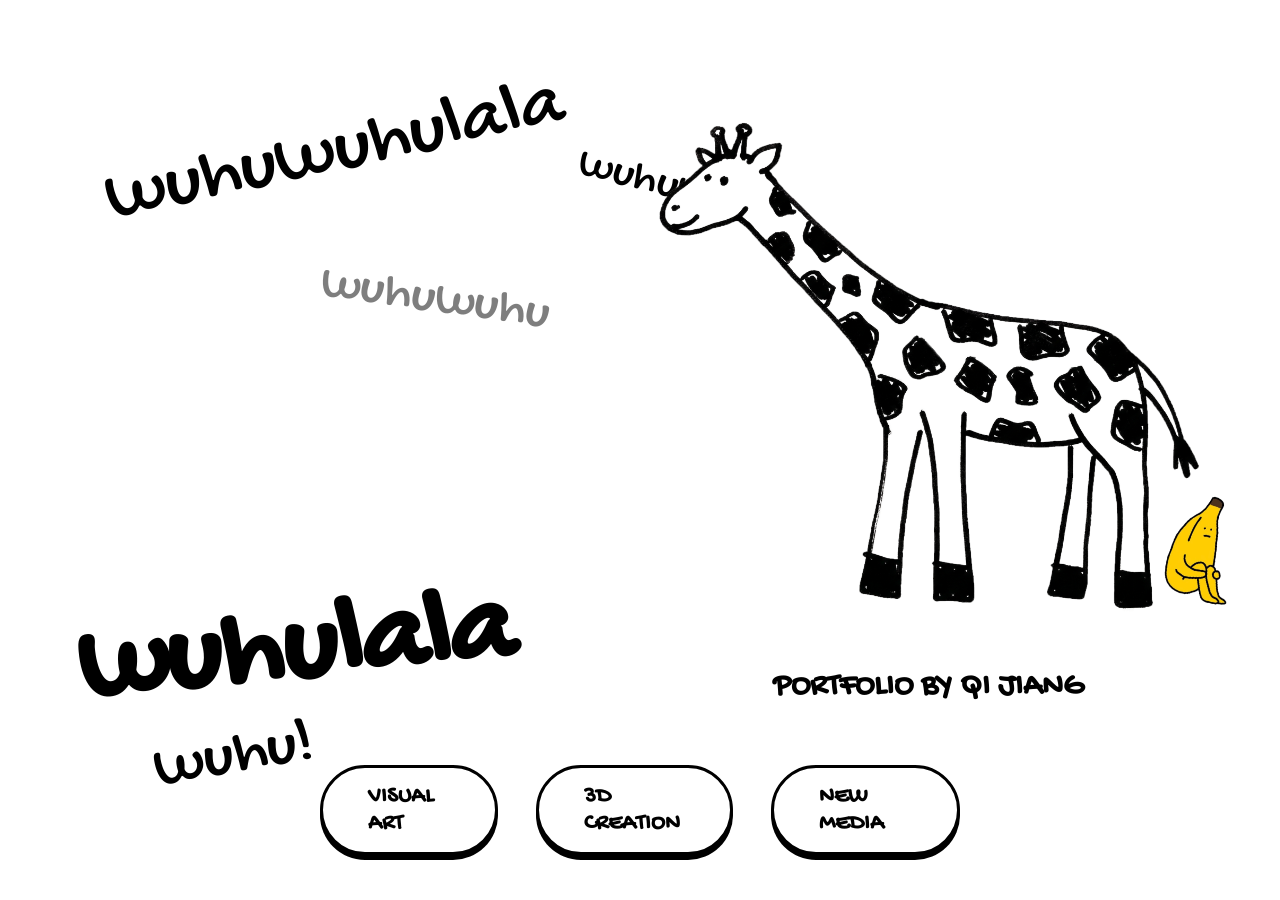
==== index.html @ 2cb64991 "Update index.html" ====
<!DOCTYPE html>
<html lang="zh">
<head>
    <meta charset="UTF-8">
    <meta name="viewport" content="width=device-width, initial-scale=1.0">
    <title>Visual Portfolio | QI JIANG</title>
    <style>
        @import url('https://fonts.font.im/css2?family=Gochi+Hand&display=swap');

        * { font-family: 'Gochi Hand', cursive !important; box-sizing: border-box; }

        body, html {
            margin: 0; padding: 0; 
            background-color: #ffffff;
            width: 100%; height: 100%;
            overflow: hidden;
            display: flex; justify-content: center; align-items: center;
        }

        .viewport-wrapper {
            position: relative;
            width: 100vw; height: 100vh;
            max-width: 1920px;
            margin: 0 auto;
            display: flex; flex-direction: column; justify-content: center; align-items: center;
        }

        /* 1. 背景文字：层级设为 1，确保在底层 */
        .wuhu-bg-layer {
            position: absolute;
            top: 0; left: 0;
            width: 100%; height: 100%;
            z-index: 1; 
            pointer-events: none;
        }

        .wuhu-item {
            position: absolute;
            white-space: nowrap;
            color: #000;
            animation: drift 5s infinite ease-in-out;
        }

        .t1 { top: 12vh; left: 8vw; font-size: 6vw; transform: rotate(-12deg); }
        .t2 { top: 30vh; left: 25vw; font-size: 4vw; transform: rotate(8deg); opacity: 0.5; }
        .t3 { top: 65vh; left: 6vw; font-size: 9vw; transform: rotate(-5deg); font-weight: bold; }
        .t4 { top: 18vh; left: 45vw; font-size: 3.5vw; transform: rotate(15deg); }
        .t5 { top: 80vh; left: 12vw; font-size: 5vw; transform: rotate(-10deg); }

        @keyframes drift {
            0%, 100% { transform: translate(0, 0); }
            50% { transform: translate(10px, -10px); }
        }

        /* 2. 主内容区域：层级设为 15，置于文字之上 */
        .main-content {
            position: absolute;
            right: 5vw; 
            bottom: 18vh; 
            display: flex;
            flex-direction: column;
            align-items: center; 
            z-index: 15; /* 核心修改：高于背景层 */
        }

        .animal-container {
            position: relative;
            display: flex;
            justify-content: center;
            align-items: flex-end;
        }

        .animal-img {
            width: 45vw; 
            max-width: 700px;
            min-width: 320px;
            cursor: pointer;
            transform: scaleX(-1);
            transition: 0.3s;
            -webkit-user-drag: none;
        }

        .banana-img {
            position: absolute;
            bottom: 2vh; right: -3vw;
            width: 8vw; 
            max-width: 120px;
            transform: rotate(12deg);
            z-index: 16; /* 香蕉在长颈鹿脚边更上一层 */
        }

        .animal-img.active { animation: shake 0.4s ease-in-out; }
        @keyframes shake {
            0%, 100% { transform: scaleX(-1) rotate(0deg); }
            50% { transform: scaleX(-1) rotate(-3deg); }
        }

        .signature-block {
            margin-top: 15px;
            text-align: center;
        }

        .name-text { 
            font-size: 2.5vw; 
            font-weight: bold; 
            color: #000; 
            text-transform: uppercase;
        }

        /* 3. 底部导航：层级最高 */
        .nav-tabs {
            position: absolute;
            bottom: 5vh;
            left: 50%;
            transform: translateX(-50%);
            display: flex; gap: 3vw;
            z-index: 30;
        }

        .tab {
            border: 3px solid #000;
            border-radius: 60px; 
            padding: 15px 45px;
            text-decoration: none;
            color: #000;
            font-weight: bold;
            font-size: 1.8vw;
            background: #fff;
            transition: 0.2s;
            text-transform: uppercase;
            box-shadow: 0 5px 0 #000;
        }
        .tab:hover { background: #000; color: #fff; transform: translateY(-5px); }

        /* 星星特效样式 */
        .sparkle {
            position: absolute; width: 40px; height: 40px;
            background: url('data:image/svg+xml;utf8,<svg xmlns="http://www.w3.org/2000/svg" viewBox="0 0 576 512"><path d="M316.9 18C311.6 7 300.4 0 288.1 0s-23.4 7-28.8 18L195 150.3 51.4 171.5c-12 1.8-22 10.2-25.7 21.7s-.7 24.2 7.9 32.7L137.8 329 113.2 474.7c-2 12 3 24.2 12.9 31.3s23 8 33.8 2.3l128.3-68.5 128.3 68.5c10.8 5.7 23.9 4.8 33.8-2.3s14.9-19.3 12.9-31.3L438.5 329 542.7 225.9c8.6-8.5 11.7-21.2 7.9-32.7s-13.7-19.9-25.7-21.7L381.2 150.3 316.9 18z" fill="%23FFD700"/></svg>') no-repeat center/contain;
            pointer-events: none; animation: burst 0.8s ease-out forwards; z-index: 2000;
        }
        @keyframes burst {
            0% { transform: scale(0); opacity: 0; }
            100% { transform: scale(1.5) translate(var(--dx), var(--dy)) rotate(45deg); opacity: 0; }
        }

        @media (max-width: 850px) {
            .main-content { right: 0; left: 0; bottom: 30vh; }
            .animal-img { width: 85vw; }
            .nav-tabs { flex-direction: column; width: 80%; bottom: 4vh; }
            .tab { font-size: 1.4rem; width: 100%; text-align: center; }
        }
    </style>
</head>
<body>

    <div class="viewport-wrapper">
        <div class="wuhu-bg-layer">
            <span class="wuhu-item t1">wuhuwuhulala</span>
            <span class="wuhu-item t2">wuhuwuhu</span>
            <span class="wuhu-item t3">wuhulala</span>
            <span class="wuhu-item t4">wuhuwuhu</span>
            <span class="wuhu-item t5">wuhu!</span>
        </div>

        <div class="main-content">
            <div class="animal-container">
                <img id="giraffe" class="animal-img" onclick="clickGiraffe(event)" src="1.png">
                <img src="banana.png" class="banana-img">
            </div>
            <div class="signature-block">
                <p class="name-text">Portfolio BY QI JIANG</p>
            </div>
        </div>

        <div class="nav-tabs">
            <a href="visual.html" class="tab">Visual Art</a>
            <a href="digital.html" class="tab">3D Creation</a>
            <a href="new-media.html" class="tab">New Media</a>
        </div>
    </div>

<script>
    function clickGiraffe(e) {
        const img = document.getElementById('giraffe');
        img.classList.remove('active');
        void img.offsetWidth;
        img.classList.add('active');
        const x = e.clientX || (e.touches && e.touches[0].clientX);
        const y = e.clientY || (e.touches && e.touches[0].clientY);
        for(let i=0; i<12; i++) createStar(x, y);
    }

    function createStar(x, y) {
        const star = document.createElement('div');
        star.className = 'sparkle';
        const dx = (Math.random() - 0.5) * 200 + 'px';
        const dy = (Math.random() - 0.5) * 200 + 'px';
        star.style.setProperty('--dx', dx);
        star.style.setProperty('--dy', dy);
        star.style.left = (x - 20) + 'px';
        star.style.top = (y - 20) + 'px';
        document.body.appendChild(star);
        setTimeout(() => star.remove(), 800);
    }

    // 全屏 ESC 退出逻辑
    document.addEventListener('keydown', (e) => {
        if (e.key === 'Escape') {
            const exit = document.exitFullscreen || document.webkitExitFullscreen || document.mozCancelFullScreen || document.msExitFullscreen;
            if (exit) exit.call(document);
        }
    });
</script>
</body>
</html>
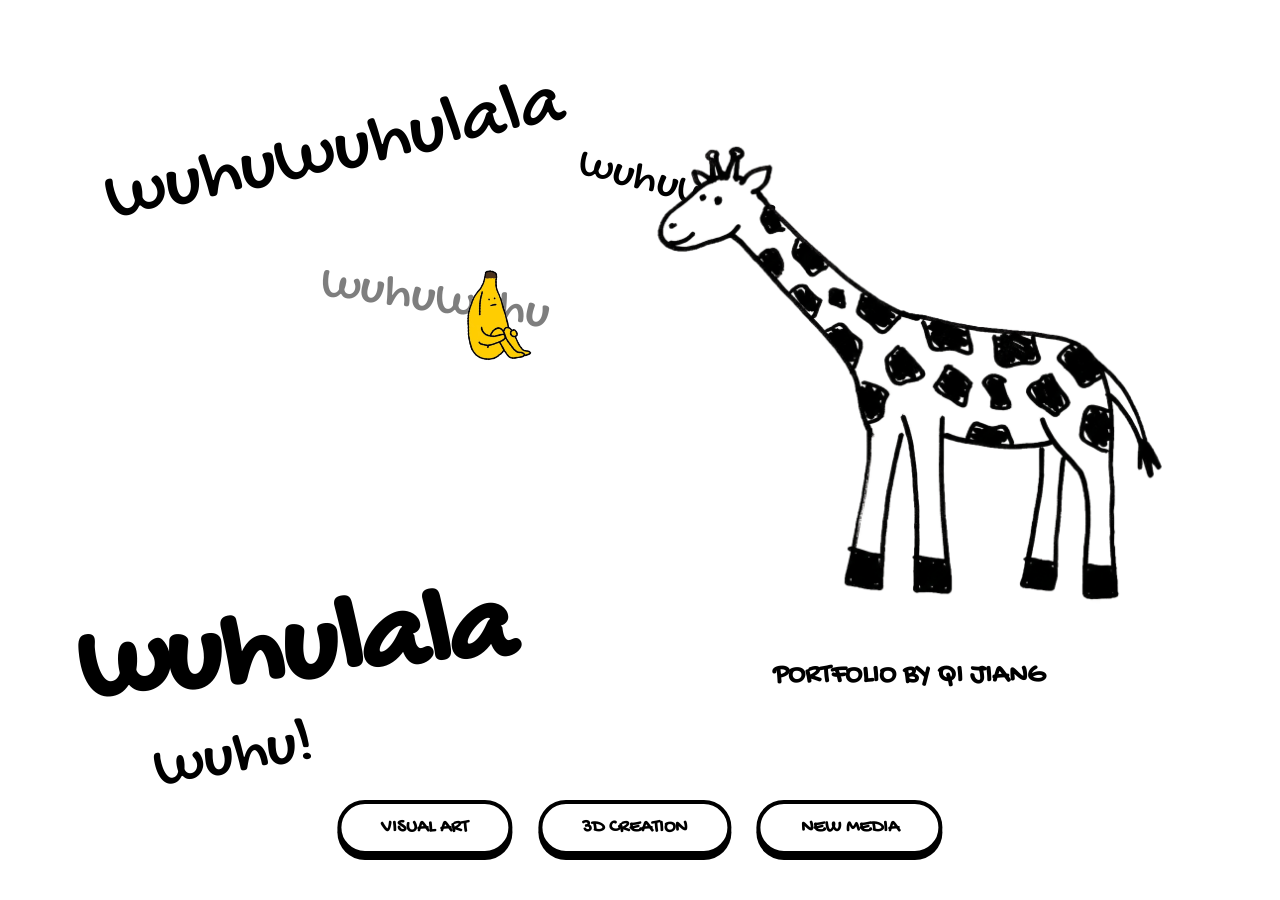
==== commit 35777a71: "Update index.html" ====
--- a/index.html
+++ b/index.html
@@ -25,7 +25,7 @@
             display: flex; flex-direction: column; justify-content: center; align-items: center;
         }
 
-        /* 1. 背景文字：层级设为 1，确保在底层 */
+        /* 1. 背景文字层 (z-index: 1) */
         .wuhu-bg-layer {
             position: absolute;
             top: 0; left: 0;
@@ -49,18 +49,18 @@
 
         @keyframes drift {
             0%, 100% { transform: translate(0, 0); }
-            50% { transform: translate(10px, -10px); }
-        }
-
-        /* 2. 主内容区域：层级设为 15，置于文字之上 */
+            50% { transform: translate(15px, -15px); }
+        }
+
+        /* 2. 主内容区域 (z-index: 10) */
         .main-content {
             position: absolute;
-            right: 5vw; 
-            bottom: 18vh; 
+            right: 8vw; 
+            bottom: 20vh; 
             display: flex;
             flex-direction: column;
             align-items: center; 
-            z-index: 15; /* 核心修改：高于背景层 */
+            z-index: 10; 
         }
 
         .animal-container {
@@ -70,61 +70,72 @@
             align-items: flex-end;
         }
 
+        /* 长颈鹿图片 */
         .animal-img {
-            width: 45vw; 
-            max-width: 700px;
+            width: 42vw; 
+            max-width: 650px;
             min-width: 320px;
             cursor: pointer;
             transform: scaleX(-1);
             transition: 0.3s;
             -webkit-user-drag: none;
-        }
-
-        .banana-img {
-            position: absolute;
-            bottom: 2vh; right: -3vw;
-            width: 8vw; 
-            max-width: 120px;
-            transform: rotate(12deg);
-            z-index: 16; /* 香蕉在长颈鹿脚边更上一层 */
-        }
-
+            z-index: 11;
+        }
+
+        /* 晃动动画 */
         .animal-img.active { animation: shake 0.4s ease-in-out; }
         @keyframes shake {
             0%, 100% { transform: scaleX(-1) rotate(0deg); }
             50% { transform: scaleX(-1) rotate(-3deg); }
         }
 
+        /* 核心修改：香蕉位置根据截图归位到长颈鹿左侧中心 */
+        .banana-img {
+            position: absolute;
+            top: 15vh; /* 移动到长颈鹿前腿左侧高度 */
+            left: -15vw; /* 向左偏移至截图位置 */
+            width: 7vw; 
+            max-width: 100px;
+            transform: rotate(-10deg);
+            z-index: 50; /* 确保在最顶层，方便拖拽 */
+            cursor: grab;
+            user-select: none;
+            -webkit-user-drag: none;
+            touch-action: none;
+        }
+        .banana-img:active { cursor: grabbing; }
+
         .signature-block {
-            margin-top: 15px;
+            margin-top: 20px;
             text-align: center;
+            z-index: 13; 
         }
 
         .name-text { 
-            font-size: 2.5vw; 
+            font-size: 2.2vw; 
             font-weight: bold; 
             color: #000; 
             text-transform: uppercase;
         }
 
-        /* 3. 底部导航：层级最高 */
+        /* 3. 底部导航 (z-index: 20) */
         .nav-tabs {
             position: absolute;
             bottom: 5vh;
             left: 50%;
             transform: translateX(-50%);
-            display: flex; gap: 3vw;
-            z-index: 30;
+            display: flex; gap: 2vw;
+            z-index: 20;
         }
 
         .tab {
-            border: 3px solid #000;
+            border: 4px solid #000;
             border-radius: 60px; 
-            padding: 15px 45px;
+            padding: 12px 40px;
             text-decoration: none;
             color: #000;
             font-weight: bold;
-            font-size: 1.8vw;
+            font-size: 1.5vw;
             background: #fff;
             transition: 0.2s;
             text-transform: uppercase;
@@ -132,11 +143,12 @@
         }
         .tab:hover { background: #000; color: #fff; transform: translateY(-5px); }
 
-        /* 星星特效样式 */
+        /* 星星特效容器 */
         .sparkle {
             position: absolute; width: 40px; height: 40px;
             background: url('data:image/svg+xml;utf8,<svg xmlns="http://www.w3.org/2000/svg" viewBox="0 0 576 512"><path d="M316.9 18C311.6 7 300.4 0 288.1 0s-23.4 7-28.8 18L195 150.3 51.4 171.5c-12 1.8-22 10.2-25.7 21.7s-.7 24.2 7.9 32.7L137.8 329 113.2 474.7c-2 12 3 24.2 12.9 31.3s23 8 33.8 2.3l128.3-68.5 128.3 68.5c10.8 5.7 23.9 4.8 33.8-2.3s14.9-19.3 12.9-31.3L438.5 329 542.7 225.9c8.6-8.5 11.7-21.2 7.9-32.7s-13.7-19.9-25.7-21.7L381.2 150.3 316.9 18z" fill="%23FFD700"/></svg>') no-repeat center/contain;
-            pointer-events: none; animation: burst 0.8s ease-out forwards; z-index: 2000;
+            pointer-events: none; animation: burst 0.8s ease-out forwards; 
+            z-index: 100; 
         }
         @keyframes burst {
             0% { transform: scale(0); opacity: 0; }
@@ -146,6 +158,7 @@
         @media (max-width: 850px) {
             .main-content { right: 0; left: 0; bottom: 30vh; }
             .animal-img { width: 85vw; }
+            .banana-img { left: 10vw; top: -10vh; }
             .nav-tabs { flex-direction: column; width: 80%; bottom: 4vh; }
             .tab { font-size: 1.4rem; width: 100%; text-align: center; }
         }
@@ -165,7 +178,7 @@
         <div class="main-content">
             <div class="animal-container">
                 <img id="giraffe" class="animal-img" onclick="clickGiraffe(event)" src="1.png">
-                <img src="banana.png" class="banana-img">
+                <img id="banana" src="banana.png" class="banana-img" onmousedown="startDrag(event)" ontouchstart="startDrag(event)">
             </div>
             <div class="signature-block">
                 <p class="name-text">Portfolio BY QI JIANG</p>
@@ -180,11 +193,16 @@
     </div>
 
 <script>
+    // 1. 修复长颈鹿点击交互
     function clickGiraffe(e) {
         const img = document.getElementById('giraffe');
+        
+        // 触发晃动
         img.classList.remove('active');
-        void img.offsetWidth;
+        void img.offsetWidth; // 强制重绘
         img.classList.add('active');
+
+        // 生成星星
         const x = e.clientX || (e.touches && e.touches[0].clientX);
         const y = e.clientY || (e.touches && e.touches[0].clientY);
         for(let i=0; i<12; i++) createStar(x, y);
@@ -203,7 +221,52 @@
         setTimeout(() => star.remove(), 800);
     }
 
-    // 全屏 ESC 退出逻辑
+    // 2. 香蕉拖拽逻辑
+    let isDragging = false;
+    let offset = { x: 0, y: 0 };
+    const banana = document.getElementById('banana');
+
+    function startDrag(e) {
+        isDragging = true;
+        const clientX = e.clientX || (e.touches && e.touches[0].clientX);
+        const clientY = e.clientY || (e.touches && e.touches[0].clientY);
+        
+        const rect = banana.getBoundingClientRect();
+        offset.x = clientX - rect.left;
+        offset.y = clientY - rect.top;
+
+        banana.style.position = 'fixed'; 
+        banana.style.left = rect.left + 'px';
+        banana.style.top = rect.top + 'px';
+        banana.style.bottom = 'auto';
+        banana.style.right = 'auto';
+
+        document.addEventListener('mousemove', drag);
+        document.addEventListener('mouseup', stopDrag);
+        document.addEventListener('touchmove', drag, { passive: false });
+        document.addEventListener('touchend', stopDrag);
+    }
+
+    function drag(e) {
+        if (!isDragging) return;
+        if (e.type === 'touchmove') e.preventDefault(); 
+
+        const clientX = e.clientX || (e.touches && e.touches[0].clientX);
+        const clientY = e.clientY || (e.touches && e.touches[0].clientY);
+
+        banana.style.left = (clientX - offset.x) + 'px';
+        banana.style.top = (clientY - offset.y) + 'px';
+    }
+
+    function stopDrag() {
+        isDragging = false;
+        document.removeEventListener('mousemove', drag);
+        document.removeEventListener('mouseup', stopDrag);
+        document.removeEventListener('touchmove', drag);
+        document.removeEventListener('touchend', stopDrag);
+    }
+
+    // 3. 全屏 ESC 退出逻辑
     document.addEventListener('keydown', (e) => {
         if (e.key === 'Escape') {
             const exit = document.exitFullscreen || document.webkitExitFullscreen || document.mozCancelFullScreen || document.msExitFullscreen;
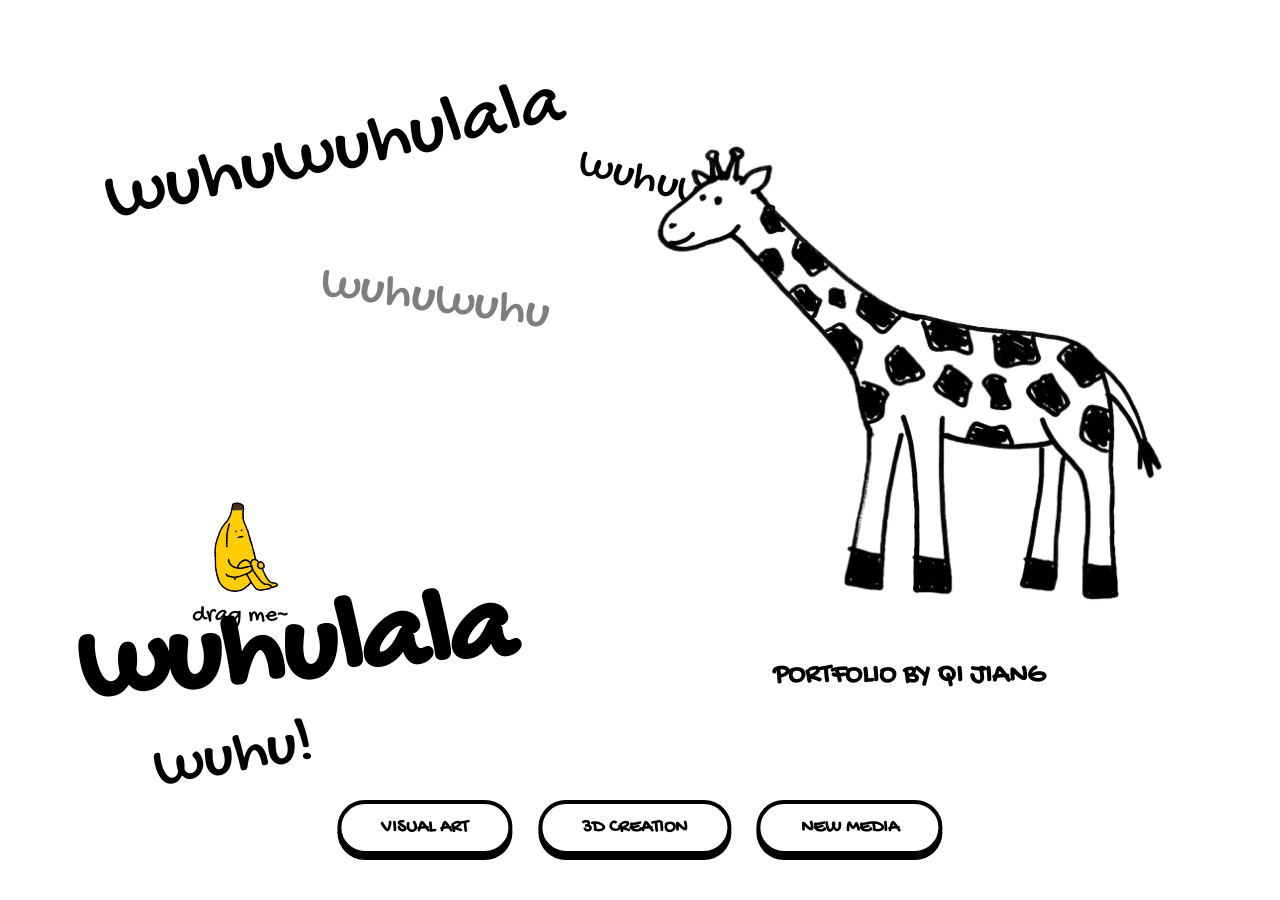
==== commit 739ddfc9: "Update index.html" ====
--- a/index.html
+++ b/index.html
@@ -70,7 +70,6 @@
             align-items: flex-end;
         }
 
-        /* 长颈鹿图片 */
         .animal-img {
             width: 42vw; 
             max-width: 650px;
@@ -82,28 +81,42 @@
             z-index: 11;
         }
 
-        /* 晃动动画 */
         .animal-img.active { animation: shake 0.4s ease-in-out; }
         @keyframes shake {
             0%, 100% { transform: scaleX(-1) rotate(0deg); }
             50% { transform: scaleX(-1) rotate(-3deg); }
         }
 
-        /* 核心修改：香蕉位置根据截图归位到长颈鹿左侧中心 */
+        /* 核心修改：香蕉及其提示语容器 (锁定左中靠下) */
+        .draggable-banana-wrap {
+            position: fixed;
+            left: 15vw; /* 左侧 */
+            top: 55vh;  /* 中部靠下 */
+            display: flex;
+            flex-direction: column;
+            align-items: center;
+            z-index: 50; 
+            cursor: grab;
+            touch-action: none;
+            user-select: none;
+        }
+        .draggable-banana-wrap:active { cursor: grabbing; }
+
         .banana-img {
-            position: absolute;
-            top: 15vh; /* 移动到长颈鹿前腿左侧高度 */
-            left: -15vw; /* 向左偏移至截图位置 */
             width: 7vw; 
             max-width: 100px;
             transform: rotate(-10deg);
-            z-index: 50; /* 确保在最顶层，方便拖拽 */
-            cursor: grab;
-            user-select: none;
             -webkit-user-drag: none;
-            touch-action: none;
-        }
-        .banana-img:active { cursor: grabbing; }
+        }
+
+        /* 拖拽提示文字 */
+        .drag-hint {
+            font-size: 1.5rem;
+            color: #000;
+            margin-top: 5px;
+            white-space: nowrap;
+            pointer-events: none; /* 防止点击文字干扰拖拽 */
+        }
 
         .signature-block {
             margin-top: 20px;
@@ -143,7 +156,7 @@
         }
         .tab:hover { background: #000; color: #fff; transform: translateY(-5px); }
 
-        /* 星星特效容器 */
+        /* 星星特效 */
         .sparkle {
             position: absolute; width: 40px; height: 40px;
             background: url('data:image/svg+xml;utf8,<svg xmlns="http://www.w3.org/2000/svg" viewBox="0 0 576 512"><path d="M316.9 18C311.6 7 300.4 0 288.1 0s-23.4 7-28.8 18L195 150.3 51.4 171.5c-12 1.8-22 10.2-25.7 21.7s-.7 24.2 7.9 32.7L137.8 329 113.2 474.7c-2 12 3 24.2 12.9 31.3s23 8 33.8 2.3l128.3-68.5 128.3 68.5c10.8 5.7 23.9 4.8 33.8-2.3s14.9-19.3 12.9-31.3L438.5 329 542.7 225.9c8.6-8.5 11.7-21.2 7.9-32.7s-13.7-19.9-25.7-21.7L381.2 150.3 316.9 18z" fill="%23FFD700"/></svg>') no-repeat center/contain;
@@ -156,9 +169,9 @@
         }
 
         @media (max-width: 850px) {
+            .draggable-banana-wrap { left: 10vw; top: 20vh; }
             .main-content { right: 0; left: 0; bottom: 30vh; }
             .animal-img { width: 85vw; }
-            .banana-img { left: 10vw; top: -10vh; }
             .nav-tabs { flex-direction: column; width: 80%; bottom: 4vh; }
             .tab { font-size: 1.4rem; width: 100%; text-align: center; }
         }
@@ -178,13 +191,17 @@
         <div class="main-content">
             <div class="animal-container">
                 <img id="giraffe" class="animal-img" onclick="clickGiraffe(event)" src="1.png">
-                <img id="banana" src="banana.png" class="banana-img" onmousedown="startDrag(event)" ontouchstart="startDrag(event)">
             </div>
             <div class="signature-block">
                 <p class="name-text">Portfolio BY QI JIANG</p>
             </div>
         </div>
 
+        <div id="banana-module" class="draggable-banana-wrap" onmousedown="startDrag(event)" ontouchstart="startDrag(event)">
+            <img src="banana.png" class="banana-img">
+            <span class="drag-hint">drag me~</span>
+        </div>
+
         <div class="nav-tabs">
             <a href="visual.html" class="tab">Visual Art</a>
             <a href="digital.html" class="tab">3D Creation</a>
@@ -193,16 +210,11 @@
     </div>
 
 <script>
-    // 1. 修复长颈鹿点击交互
     function clickGiraffe(e) {
         const img = document.getElementById('giraffe');
-        
-        // 触发晃动
         img.classList.remove('active');
-        void img.offsetWidth; // 强制重绘
+        void img.offsetWidth;
         img.classList.add('active');
-
-        // 生成星星
         const x = e.clientX || (e.touches && e.touches[0].clientX);
         const y = e.clientY || (e.touches && e.touches[0].clientY);
         for(let i=0; i<12; i++) createStar(x, y);
@@ -221,25 +233,19 @@
         setTimeout(() => star.remove(), 800);
     }
 
-    // 2. 香蕉拖拽逻辑
+    // 香蕉拖拽逻辑 (文字同步拖动)
     let isDragging = false;
     let offset = { x: 0, y: 0 };
-    const banana = document.getElementById('banana');
+    const bananaWrap = document.getElementById('banana-module');
 
     function startDrag(e) {
         isDragging = true;
         const clientX = e.clientX || (e.touches && e.touches[0].clientX);
         const clientY = e.clientY || (e.touches && e.touches[0].clientY);
         
-        const rect = banana.getBoundingClientRect();
+        const rect = bananaWrap.getBoundingClientRect();
         offset.x = clientX - rect.left;
         offset.y = clientY - rect.top;
-
-        banana.style.position = 'fixed'; 
-        banana.style.left = rect.left + 'px';
-        banana.style.top = rect.top + 'px';
-        banana.style.bottom = 'auto';
-        banana.style.right = 'auto';
 
         document.addEventListener('mousemove', drag);
         document.addEventListener('mouseup', stopDrag);
@@ -254,8 +260,8 @@
         const clientX = e.clientX || (e.touches && e.touches[0].clientX);
         const clientY = e.clientY || (e.touches && e.touches[0].clientY);
 
-        banana.style.left = (clientX - offset.x) + 'px';
-        banana.style.top = (clientY - offset.y) + 'px';
+        bananaWrap.style.left = (clientX - offset.x) + 'px';
+        bananaWrap.style.top = (clientY - offset.y) + 'px';
     }
 
     function stopDrag() {
@@ -266,7 +272,6 @@
         document.removeEventListener('touchend', stopDrag);
     }
 
-    // 3. 全屏 ESC 退出逻辑
     document.addEventListener('keydown', (e) => {
         if (e.key === 'Escape') {
             const exit = document.exitFullscreen || document.webkitExitFullscreen || document.mozCancelFullScreen || document.msExitFullscreen;
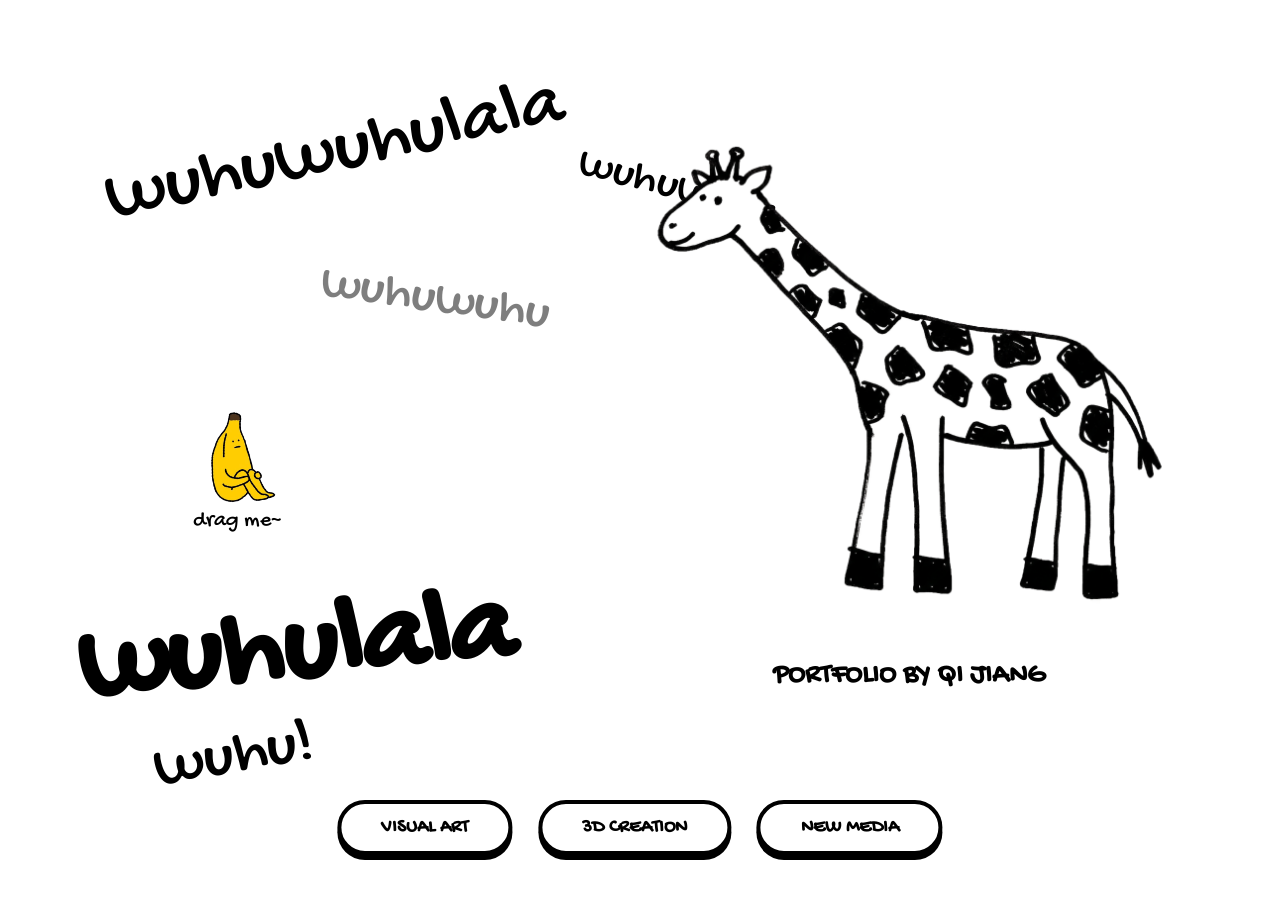
==== commit 163d9dd5: "Update index.html" ====
--- a/index.html
+++ b/index.html
@@ -87,15 +87,15 @@
             50% { transform: scaleX(-1) rotate(-3deg); }
         }
 
-        /* 核心修改：香蕉及其提示语容器 (锁定左中靠下) */
+        /* 核心修改：香蕉及其提示语容器 (位置上提，层级最高) */
         .draggable-banana-wrap {
             position: fixed;
-            left: 15vw; /* 左侧 */
-            top: 55vh;  /* 中部靠下 */
+            left: 15vw; 
+            top: 45vh;  /* --- 位置往上挪了一点 --- */
             display: flex;
             flex-direction: column;
             align-items: center;
-            z-index: 50; 
+            z-index: 100; /* --- 核心修改：确保在所有元素（包括文字）之上 --- */
             cursor: grab;
             touch-action: none;
             user-select: none;
@@ -109,13 +109,14 @@
             -webkit-user-drag: none;
         }
 
-        /* 拖拽提示文字 */
         .drag-hint {
-            font-size: 1.5rem;
+            font-size: 1.4rem; /* 微调字体大小 */
             color: #000;
-            margin-top: 5px;
+            margin-top: 2px;
             white-space: nowrap;
-            pointer-events: none; /* 防止点击文字干扰拖拽 */
+            pointer-events: none; 
+            background: rgba(255,255,255,0.6); /* 增加一点微弱背光，确保在深色背景下也清晰 */
+            border-radius: 5px;
         }
 
         .signature-block {
@@ -161,7 +162,7 @@
             position: absolute; width: 40px; height: 40px;
             background: url('data:image/svg+xml;utf8,<svg xmlns="http://www.w3.org/2000/svg" viewBox="0 0 576 512"><path d="M316.9 18C311.6 7 300.4 0 288.1 0s-23.4 7-28.8 18L195 150.3 51.4 171.5c-12 1.8-22 10.2-25.7 21.7s-.7 24.2 7.9 32.7L137.8 329 113.2 474.7c-2 12 3 24.2 12.9 31.3s23 8 33.8 2.3l128.3-68.5 128.3 68.5c10.8 5.7 23.9 4.8 33.8-2.3s14.9-19.3 12.9-31.3L438.5 329 542.7 225.9c8.6-8.5 11.7-21.2 7.9-32.7s-13.7-19.9-25.7-21.7L381.2 150.3 316.9 18z" fill="%23FFD700"/></svg>') no-repeat center/contain;
             pointer-events: none; animation: burst 0.8s ease-out forwards; 
-            z-index: 100; 
+            z-index: 2000; /* 星星在最最顶层爆裂 */
         }
         @keyframes burst {
             0% { transform: scale(0); opacity: 0; }
@@ -169,7 +170,7 @@
         }
 
         @media (max-width: 850px) {
-            .draggable-banana-wrap { left: 10vw; top: 20vh; }
+            .draggable-banana-wrap { left: 10vw; top: 15vh; }
             .main-content { right: 0; left: 0; bottom: 30vh; }
             .animal-img { width: 85vw; }
             .nav-tabs { flex-direction: column; width: 80%; bottom: 4vh; }
@@ -233,7 +234,7 @@
         setTimeout(() => star.remove(), 800);
     }
 
-    // 香蕉拖拽逻辑 (文字同步拖动)
+    // 香蕉拖拽逻辑 (保持置顶)
     let isDragging = false;
     let offset = { x: 0, y: 0 };
     const bananaWrap = document.getElementById('banana-module');
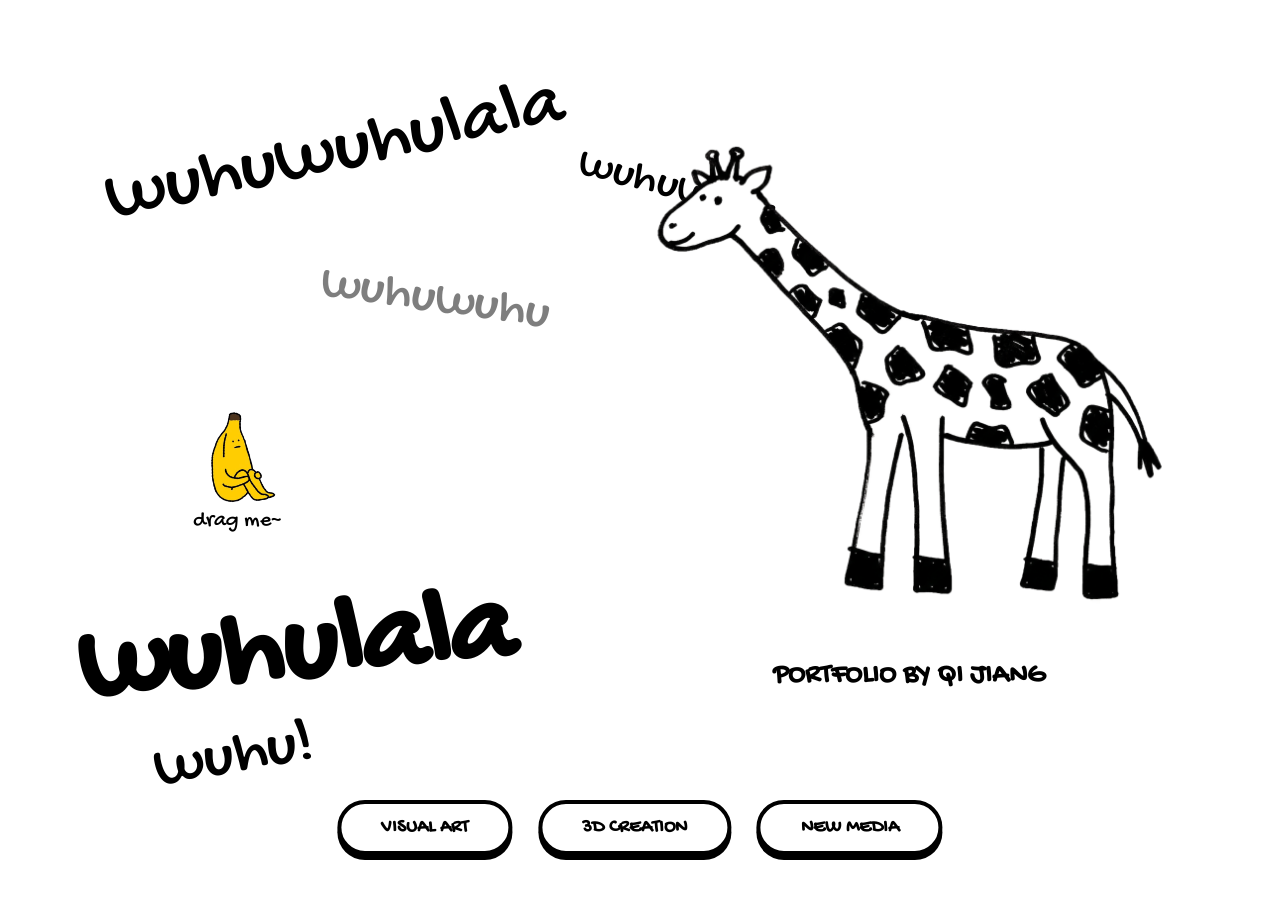
==== commit 27cab5ca: "Update index.html" ====
--- a/index.html
+++ b/index.html
@@ -81,21 +81,22 @@
             z-index: 11;
         }
 
+        /* 核心：晃动动画 */
         .animal-img.active { animation: shake 0.4s ease-in-out; }
         @keyframes shake {
             0%, 100% { transform: scaleX(-1) rotate(0deg); }
             50% { transform: scaleX(-1) rotate(-3deg); }
         }
 
-        /* 核心修改：香蕉及其提示语容器 (位置上提，层级最高) */
+        /* 3. 香蕉组合 (z-index: 100) */
         .draggable-banana-wrap {
             position: fixed;
             left: 15vw; 
-            top: 45vh;  /* --- 位置往上挪了一点 --- */
+            top: 45vh; 
             display: flex;
             flex-direction: column;
             align-items: center;
-            z-index: 100; /* --- 核心修改：确保在所有元素（包括文字）之上 --- */
+            z-index: 100; 
             cursor: grab;
             touch-action: none;
             user-select: none;
@@ -110,13 +111,11 @@
         }
 
         .drag-hint {
-            font-size: 1.4rem; /* 微调字体大小 */
+            font-size: 1.4rem;
             color: #000;
             margin-top: 2px;
             white-space: nowrap;
             pointer-events: none; 
-            background: rgba(255,255,255,0.6); /* 增加一点微弱背光，确保在深色背景下也清晰 */
-            border-radius: 5px;
         }
 
         .signature-block {
@@ -132,7 +131,7 @@
             text-transform: uppercase;
         }
 
-        /* 3. 底部导航 (z-index: 20) */
+        /* 4. 底部导航 (z-index: 20) */
         .nav-tabs {
             position: absolute;
             bottom: 5vh;
@@ -157,15 +156,18 @@
         }
         .tab:hover { background: #000; color: #fff; transform: translateY(-5px); }
 
-        /* 星星特效 */
+        /* 核心修复：星星特效样式 (z-index 必须最高) */
         .sparkle {
-            position: absolute; width: 40px; height: 40px;
+            position: absolute;
+            width: 40px; height: 40px;
             background: url('data:image/svg+xml;utf8,<svg xmlns="http://www.w3.org/2000/svg" viewBox="0 0 576 512"><path d="M316.9 18C311.6 7 300.4 0 288.1 0s-23.4 7-28.8 18L195 150.3 51.4 171.5c-12 1.8-22 10.2-25.7 21.7s-.7 24.2 7.9 32.7L137.8 329 113.2 474.7c-2 12 3 24.2 12.9 31.3s23 8 33.8 2.3l128.3-68.5 128.3 68.5c10.8 5.7 23.9 4.8 33.8-2.3s14.9-19.3 12.9-31.3L438.5 329 542.7 225.9c8.6-8.5 11.7-21.2 7.9-32.7s-13.7-19.9-25.7-21.7L381.2 150.3 316.9 18z" fill="%23FFD700"/></svg>') no-repeat center/contain;
-            pointer-events: none; animation: burst 0.8s ease-out forwards; 
-            z-index: 2000; /* 星星在最最顶层爆裂 */
+            pointer-events: none;
+            animation: burst 0.8s ease-out forwards;
+            z-index: 2000; 
         }
         @keyframes burst {
             0% { transform: scale(0); opacity: 0; }
+            50% { opacity: 1; }
             100% { transform: scale(1.5) translate(var(--dx), var(--dy)) rotate(45deg); opacity: 0; }
         }
 
@@ -211,30 +213,44 @@
     </div>
 
 <script>
+    // 1. 核心修复：点击长颈鹿生成星星
     function clickGiraffe(e) {
         const img = document.getElementById('giraffe');
+        
+        // 触发晃动 (通过重置 class)
         img.classList.remove('active');
-        void img.offsetWidth;
+        void img.offsetWidth; // 关键：强制浏览器重绘，确保动画重新开始
         img.classList.add('active');
+
+        // 获取点击的具体坐标 (适配触摸和鼠标)
         const x = e.clientX || (e.touches && e.touches[0].clientX);
         const y = e.clientY || (e.touches && e.touches[0].clientY);
-        for(let i=0; i<12; i++) createStar(x, y);
+
+        // 爆出 12 颗星星
+        for(let i=0; i<12; i++) {
+            createStar(x, y);
+        }
     }
 
     function createStar(x, y) {
         const star = document.createElement('div');
         star.className = 'sparkle';
-        const dx = (Math.random() - 0.5) * 200 + 'px';
-        const dy = (Math.random() - 0.5) * 200 + 'px';
+        // 随机爆炸方向
+        const dx = (Math.random() - 0.5) * 250 + 'px';
+        const dy = (Math.random() - 0.5) * 250 + 'px';
         star.style.setProperty('--dx', dx);
         star.style.setProperty('--dy', dy);
+        
+        // 设置初始位置在鼠标点击处
         star.style.left = (x - 20) + 'px';
         star.style.top = (y - 20) + 'px';
+        
         document.body.appendChild(star);
+        // 动画结束后销毁元素
         setTimeout(() => star.remove(), 800);
     }
 
-    // 香蕉拖拽逻辑 (保持置顶)
+    // 2. 香蕉拖拽逻辑
     let isDragging = false;
     let offset = { x: 0, y: 0 };
     const bananaWrap = document.getElementById('banana-module');
@@ -273,6 +289,7 @@
         document.removeEventListener('touchend', stopDrag);
     }
 
+    // 3. 全屏 ESC 退出逻辑
     document.addEventListener('keydown', (e) => {
         if (e.key === 'Escape') {
             const exit = document.exitFullscreen || document.webkitExitFullscreen || document.mozCancelFullScreen || document.msExitFullscreen;
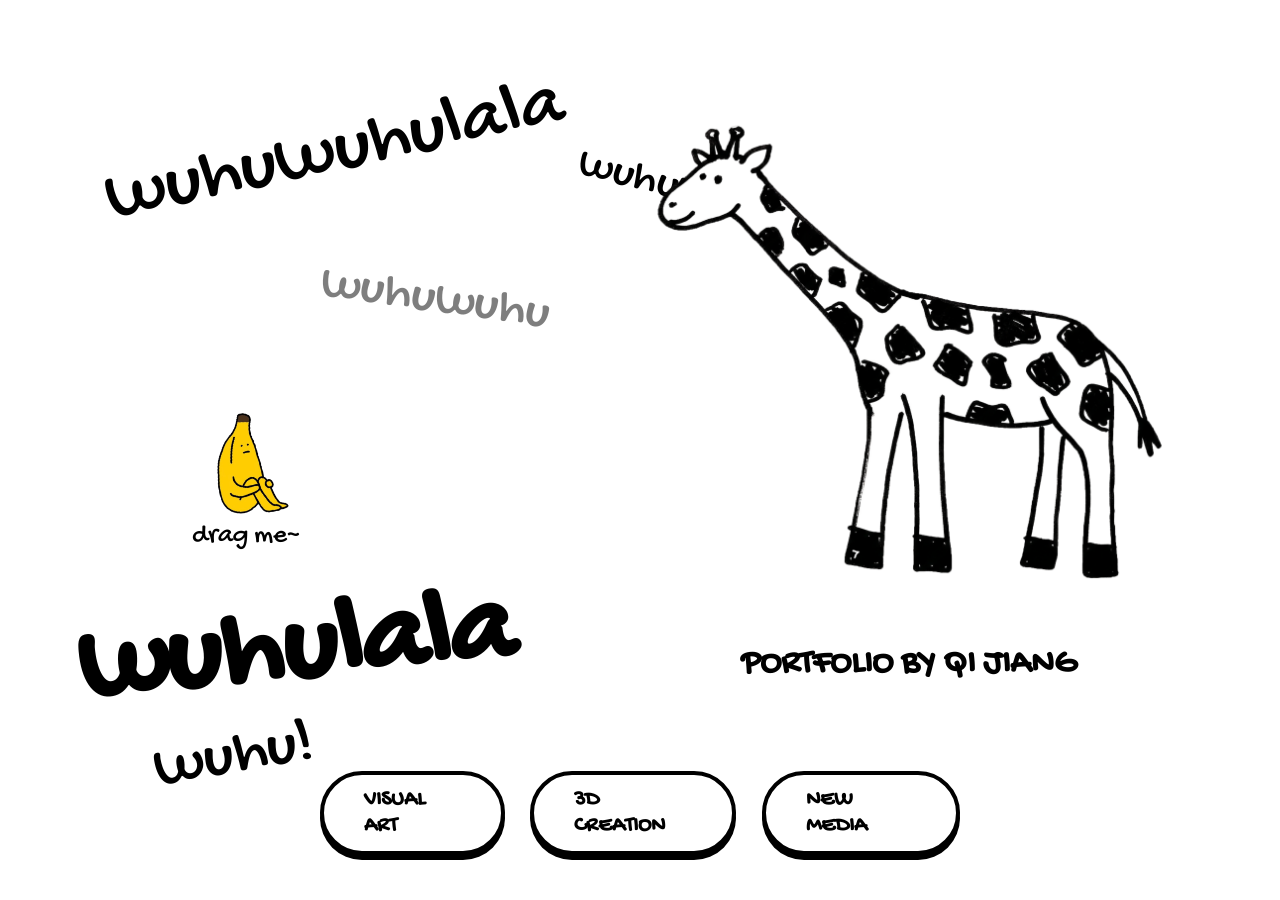
==== commit d585fbd0: "Update index.html" ====
--- a/index.html
+++ b/index.html
@@ -104,14 +104,14 @@
         .draggable-banana-wrap:active { cursor: grabbing; }
 
         .banana-img {
-            width: 7vw; 
+            width: 9vw; 
             max-width: 100px;
             transform: rotate(-10deg);
             -webkit-user-drag: none;
         }
 
         .drag-hint {
-            font-size: 1.4rem;
+            font-size: 1.7rem;
             color: #000;
             margin-top: 2px;
             white-space: nowrap;
@@ -125,7 +125,7 @@
         }
 
         .name-text { 
-            font-size: 2.2vw; 
+            font-size: 2.7vw; 
             font-weight: bold; 
             color: #000; 
             text-transform: uppercase;
@@ -148,7 +148,7 @@
             text-decoration: none;
             color: #000;
             font-weight: bold;
-            font-size: 1.5vw;
+            font-size: 1.7vw;
             background: #fff;
             transition: 0.2s;
             text-transform: uppercase;
